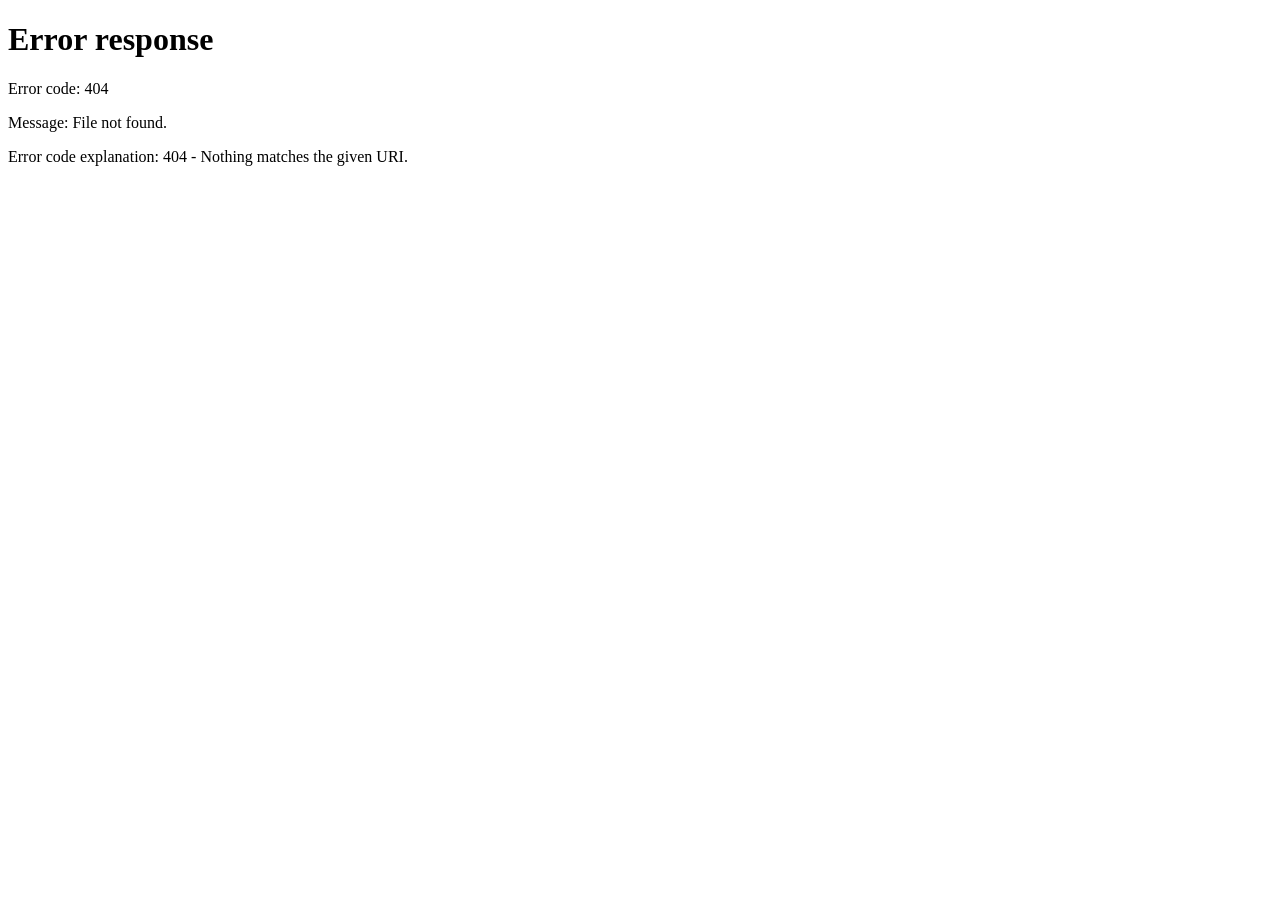
==== index.html @ 4c41178b "Add project entry and GitHub Pages setup" ====
<!doctype html>
<html lang="zh-CN">
<head>
  <meta charset="utf-8">
  <meta name="viewport" content="width=device-width, initial-scale=1">
  <meta http-equiv="refresh" content="0;url=./app-version-prototype/">
  <title>神马直播后台</title>
  <script>location.replace('./app-version-prototype/' + location.search + location.hash);</script>
</head>
<body><a href="./app-version-prototype/">进入神马直播后台原型</a></body>
</html>
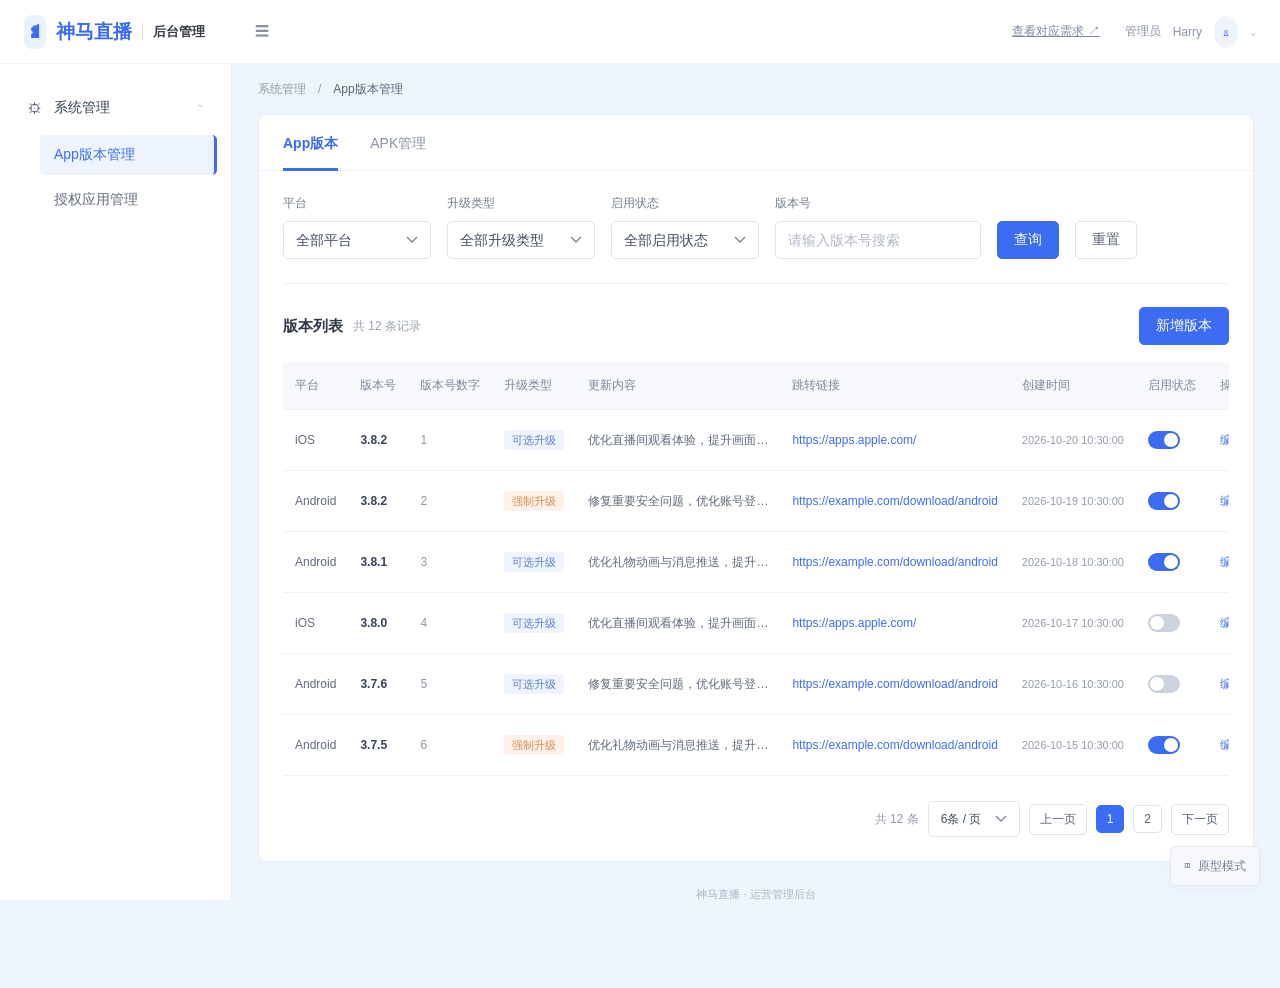
==== commit 1b324e3b: "Enable root short routes" ====
--- a/index.html
+++ b/index.html
@@ -1,11 +1,3 @@
-<!doctype html>
-<html lang="zh-CN">
-<head>
-  <meta charset="utf-8">
-  <meta name="viewport" content="width=device-width, initial-scale=1">
-  <meta http-equiv="refresh" content="0;url=./app-version-prototype/">
-  <title>神马直播后台</title>
-  <script>location.replace('./app-version-prototype/' + location.search + location.hash);</script>
-</head>
-<body><a href="./app-version-prototype/">进入神马直播后台原型</a></body>
-</html>
+<!doctype html><html lang="zh-CN"><head><script src="shared/routes.js"></script><meta charset="utf-8"><meta name="viewport" content="width=device-width, initial-scale=1"><title>App版本管理 · 神马直播后台</title><style>
+:root{--blue:#3d6cf4;--line:#edf0f5;--muted:#8c94a5}*{box-sizing:border-box}body{margin:0;font:14px -apple-system,BlinkMacSystemFont,"PingFang SC","Microsoft YaHei",sans-serif;color:#303749;background:#eff5fc}button,input,select,textarea{font:inherit}button{cursor:pointer;border:1px solid #dce2ec;background:white;color:#596277;border-radius:5px;padding:9px 16px}button:hover{border-color:var(--blue);color:var(--blue)}button.primary{background:var(--blue);color:white;border-color:var(--blue)}header{height:64px;background:white;border-bottom:1px solid var(--line);display:flex;align-items:center;padding:0 24px;gap:25px;position:fixed;inset:0 0 auto;z-index:2}.brand{width:206px;display:flex;align-items:center;gap:10px;font-size:19px;font-weight:700;color:var(--blue)}.brand small{font-size:13px;color:#363c49;border-left:1px solid #ddd;padding-left:10px}.mark{background:#eaf1ff;border-radius:8px;padding:6px}.pill{background:#f0f5ff;color:#5277c9;padding:7px 12px;border-radius:18px;font-size:12px}.account{margin-left:0;display:flex;gap:12px;align-items:center;color:#8993a4;font-size:12px;white-space:nowrap}.avatar{border-radius:50%;background:#edf3ff;color:var(--blue);padding:9px}aside{position:fixed;top:64px;bottom:0;width:232px;background:white;padding:22px 14px;overflow:auto;border-right:1px solid var(--line)}.navlabel{font-size:11px;color:#a7adbb;margin:0 14px 16px;letter-spacing:2px}.nav{padding:13px 14px;color:#626b7b;display:flex;gap:12px;align-items:center}.nav b{font-weight:500}.nav span:last-child{margin-left:auto;color:#abb2bf}.group{border-top:1px solid var(--line);margin-top:12px;padding-top:10px}.active{background:#edf3ff;border-radius:5px;color:var(--blue);margin:5px 0 12px 26px;padding:11px 14px;font-weight:500;border-right:3px solid var(--blue)}main{margin:64px 0 0 232px;padding:0 26px 28px}.breadcrumb{height:50px;display:flex;align-items:center;color:#9199a9;gap:12px;font-size:12px}.breadcrumb strong{color:#566176;font-weight:400}.pagetitle{display:flex;align-items:center;justify-content:space-between;margin:8px 0 24px}h1{font-size:24px;margin:0 0 9px;font-weight:600;letter-spacing:.3px}.subtitle{color:var(--muted);font-size:13px}.eyebrow{font-size:12px;color:#94a0b5;display:flex;align-items:center;gap:7px}.dot{width:6px;height:6px;background:#39b88b;border-radius:50%}.card{background:white;border:1px solid #e9eef6;border-radius:9px;box-shadow:0 3px 15px #5070a004;min-height:650px}.tabs{padding:0 24px;display:flex;gap:32px;border-bottom:1px solid var(--line)}.tab{border:0;border-radius:0;padding:20px 0 17px;background:transparent;color:#8b93a2;position:relative}.tab.selected{color:var(--blue);font-weight:600}.tab.selected:after{content:"";position:absolute;bottom:-1px;left:0;right:0;height:3px;background:var(--blue)}.count{background:#f0f2f7;border-radius:10px;padding:2px 7px;font-size:11px;margin-left:6px}.selected .count{background:#edf2ff}.section{padding:24px}.filters{display:flex;gap:16px;align-items:end;flex-wrap:wrap;padding-bottom:24px;border-bottom:1px solid var(--line)}.filter label{font-size:12px;display:block;color:#737e90;margin-bottom:9px}input,select,textarea{outline:none;border:1px solid #dfe4ed;border-radius:5px;background:white;color:#424d62;padding:10px 12px}input:focus,select:focus,textarea:focus{border-color:var(--blue);box-shadow:0 0 0 2px #3d6cf410}input::placeholder,textarea::placeholder{color:#b0b7c5}.filter select{width:148px}.filter input{width:206px}.toolbar{display:flex;align-items:center;justify-content:space-between;margin:23px 0 17px}.toolbar h2{font-size:15px;margin:0;display:flex;gap:10px;align-items:center}.toolbar h2 small{font-size:12px;color:#9aa3b3;font-weight:400}.tablewrap{overflow:auto}table{width:100%;border-collapse:collapse;white-space:nowrap;font-size:12px}th{background:#f6f8fc;color:#7d8799;font-weight:500;text-align:left;padding:15px 12px;border-bottom:1px solid var(--line)}td{padding:21px 12px;border-bottom:1px solid var(--line);color:#5f6a7e}tbody tr:hover{background:#fafcff}.version{font-weight:600;color:#37435b}.platform{display:inline-flex;gap:7px;align-items:center}.platform i{font-style:normal;background:#f0f2f6;padding:5px 7px;border-radius:6px;color:#626d81}.platform.android i{background:#eef8f1;color:#56a46f}.badge{padding:4px 8px;border-radius:4px;font-size:11px;background:#edf3ff;color:#5c7cce}.badge.force{background:#fff1e9;color:#d58c4c}.truncate{display:block;max-width:180px;overflow:hidden;text-overflow:ellipsis;cursor:pointer}.link,.textbtn{color:var(--blue);border:0;background:none;padding:0;text-decoration:none;font-size:12px}.actions{display:flex;gap:16px}.switch{width:32px;height:18px;background:#ccd3de;border:0;border-radius:12px;padding:2px;display:inline-flex;align-items:center;vertical-align:middle;margin-right:6px}.switch:after{content:"";width:14px;height:14px;background:white;border-radius:50%;box-shadow:0 1px 3px #0001}.switch.on{background:var(--blue);justify-content:flex-end}.status{font-size:11px;color:#969fad}.pagination{display:flex;align-items:center;justify-content:flex-end;gap:9px;margin-top:25px;color:#939cac;font-size:12px}.pagination button{padding:6px 10px}.pagination .current{background:var(--blue);color:white;border-color:var(--blue)}.hint{font-size:12px;color:#9ba5b5;margin-top:26px;display:flex;gap:7px}.footer{text-align:center;font-size:11px;color:#abb4c4;margin-top:25px}.overlay{position:fixed;inset:0;background:#17233b55;z-index:10;display:flex;justify-content:flex-end}.drawer{width:530px;background:white;height:100%;box-shadow:-10px 0 40px #18243b15;display:flex;flex-direction:column}.drawerhead{padding:24px 28px;border-bottom:1px solid var(--line);display:flex;justify-content:space-between;align-items:center}.drawerhead h2{font-size:19px;margin:0}.close{border:0;padding:0;font-size:13px;color:#a0a8b6}.drawerbody{padding:24px 28px;overflow:auto;flex:1}.field{margin-bottom:21px}.field label{display:block;font-size:13px;margin-bottom:9px}.required{color:#e56868;margin-right:4px}.field input,.field select,.field textarea{width:100%}.field textarea{height:115px;resize:vertical;line-height:1.7}.field small{display:block;color:#9aa4b3;font-size:11px;margin-top:7px}.field input:disabled{background:#f6f8fb;color:#929bad}.row{display:flex;gap:18px}.row .field{flex:1}.drawerfoot{border-top:1px solid var(--line);padding:18px 28px;display:flex;justify-content:flex-end;gap:12px}.error{font-size:12px;color:#e25c64;margin-top:7px}.invalid{border-color:#e25c64}.info{padding:12px 14px;background:#f2f6ff;color:#7184ac;font-size:12px;line-height:1.7;border-radius:5px;margin-bottom:23px}.drop{border:1px dashed #c8d5f1;border-radius:7px;text-align:center;padding:28px 15px;background:#fafcff;cursor:pointer;color:#7a89a4}.drop strong{display:block;margin:12px 0 7px;font-weight:400;color:#54627b}.drop em{color:var(--blue);font-style:normal}.uploadicon{font-size:30px;color:#8da7e1}.filebox{background:#f6f8fc;padding:13px;border-radius:5px;margin-top:12px;font-size:12px}.progress{height:4px;background:#e6ebf5;margin:10px 0;border-radius:4px;overflow:hidden}.progress div{height:100%;background:var(--blue);transition:width .2s}.detail dt{font-size:12px;color:#9aa3b2;margin-top:24px}.detail dd{margin:9px 0;line-height:1.8;white-space:pre-wrap;overflow-wrap:anywhere}.toast{position:fixed;top:24px;left:50%;transform:translateX(-50%);z-index:30;background:white;border:1px solid #dceee4;box-shadow:0 5px 25px #253c5420;padding:13px 24px;border-radius:6px;color:#41a879}.confirm{background:white;width:420px;border-radius:10px;padding:27px;box-shadow:0 15px 80px #0002}.confirm h3{margin-top:0}.confirm p{color:#8791a4;line-height:1.8;font-size:13px}.confirm .buttons{display:flex;justify-content:flex-end;gap:10px;margin-top:25px}.empty{text-align:center;padding:90px 0;color:#9ba6b7}.empty b{font-size:40px;display:block;color:#c9d5e8;margin-bottom:18px}.empty p{font-size:12px}.demo{display:flex;justify-content:space-between;align-items:center;margin-top:20px;font-size:11px;color:#a4adbb}.demo button{font-size:11px;padding:3px 7px;border:0;color:#9ba5b5}.uploadfail{color:#df6971}@media(max-width:1200px){aside{width:200px}main{margin-left:200px;padding:0 18px}.brand{width:174px}.filters{gap:12px}.filter select{width:125px}.eyebrow{display:none}}@media(max-width:800px){aside{display:none}main{margin-left:0}header .pill{display:none}.brand{width:auto}.drawer{width:100%}.subtitle{max-width:330px;line-height:1.6}}
+select{appearance:none;-webkit-appearance:none;padding-right:34px;background-image:url("data:image/svg+xml,%3Csvg xmlns='http://www.w3.org/2000/svg' width='12' height='8' viewBox='0 0 12 8'%3E%3Cpath d='m1 1 5 5 5-5' fill='none' stroke='%237c879a' stroke-width='1.4'/%3E%3C/svg%3E");background-repeat:no-repeat;background-position:right 12px center}.pagination select{padding-right:30px}.filter select{min-width:140px}</style><link rel="stylesheet" href="app-version-prototype/modes.css?v=09d2611b19"><link rel="stylesheet" href="shared/sidebar.css"></head><body data-requirements-renderer="full"><header><div class="brand"><span class="mark">♞</span>神马直播 <small>后台管理</small></div><span class="hamburger">☰</span><div class="account"><span>管理员</span><span>Harry</span><span class="avatar">♙</span><span class="account-chevron" aria-hidden="true">⌄</span></div></header><aside aria-label="主导航"><div class="nav nav-group">⚙ <b>系统管理</b><span>⌃</span></div><a class="nav nav-item active" href="#app" aria-current="page">App版本管理</a><a class="nav nav-item" href="#auth">授权应用管理</a></aside><main><div class="breadcrumb">系统管理 <span>/</span> <strong>App版本管理</strong></div><div class="card"><div class="tabs"><button class="tab" id="tab-app" onclick="setTab('app')">App版本</button><button class="tab" id="tab-apk" onclick="setTab('apk')">APK管理</button></div><div class="section"><div id="filters"></div><div class="toolbar"><h2 id="listtitle"></h2><button class="primary" id="add"></button></div><div class="tablewrap" id="table"></div><div id="pagination"></div></div></div><div class="footer">神马直播 · 运营管理后台</div></main><div id="modal"></div><div id="toast"></div><script src="app-version-prototype/app.js?v=df7ecfddd0"></script><script src="shared/requirements-entry.js?v=2cc26d68e9"></script><script src="app-version-prototype/requirements.js?v=9df0cf848d"></script><script src="app-version-prototype/modes.js?v=f516789bf0"></script></body></html>
--- a/app-version-prototype/modes.css
+++ b/app-version-prototype/modes.css
@@ -0,0 +1,4 @@
+[hidden]{display:none!important}body{padding-bottom:58px}.mode-switch{position:fixed;right:20px;bottom:14px;z-index:9;display:flex;gap:8px;align-items:center;font-size:12px;color:#737e90;background:#f6f8fc;border:1px solid #e1e6ef;box-shadow:0 2px 9px #24385808;padding:10px 13px;min-height:40px}.mode-switch .intent{display:none}.mode-switch:hover,.mode-switch:focus-visible{background:#edf3ff;color:#3d6cf4;border-color:#8ba7f8;outline:2px solid #3d6cf433;outline-offset:3px}.mode-switch:hover .intent,.mode-switch:focus-visible .intent{display:inline}.mode-switch:hover .current-mode,.mode-switch:focus-visible .current-mode{display:none}.doc-link{margin-left:auto;color:#7a89a4;font-size:12px}.docs-layout{display:grid;grid-template-columns:260px minmax(0,1fr);gap:22px;align-items:start}.docs-toc{position:sticky;top:84px;max-height:calc(100vh - 155px);overflow:auto;background:white;border:1px solid #e9eef6;border-radius:9px;padding:18px 12px}.docs-toc h2{font-size:14px;margin:0 10px 16px}.docs-toc summary{cursor:pointer;padding:9px 7px;color:#596277}.docs-toc details details{margin-left:10px}.docs-toc a{display:block;margin:3px 0;padding:10px 12px 10px 22px;text-decoration:none;color:#737e90;font-size:12px;line-height:1.5;border-radius:5px}.docs-toc a[aria-current]{background:#edf3ff;color:#3d6cf4;border-right:3px solid #3d6cf4}.doc-article{background:white;border:1px solid #e9eef6;border-radius:9px;padding:30px;line-height:1.85;min-width:0}.doc-article h1{font-size:23px}.doc-article h2{font-size:15px;margin:26px 0 8px}.doc-meta{color:#929bad;font-size:12px;margin-bottom:20px}.doc-article p,.doc-article li{color:#626d81}.doc-article ol,.doc-article ul{padding-left:22px}.doc-article table{white-space:normal}.doc-article td{padding:12px;vertical-align:top;line-height:1.7}.doc-article td:first-child{width:30%}.doc-actions{display:flex;gap:12px;flex-wrap:wrap;margin-top:28px;border-top:1px solid #edf0f5;padding-top:20px}.doc-intro{color:#8c94a5;font-size:12px;margin-bottom:18px}.mode-docs main{max-width:1600px}.mode-docs .breadcrumb{flex-wrap:wrap}.mode-docs .card{display:none}@media(hover:none){.mode-switch .intent{display:inline}.mode-switch .current-mode{display:none}}@media(max-width:1000px){.docs-layout{grid-template-columns:210px minmax(0,1fr)}.doc-article{padding:22px}}@media(max-width:800px){.docs-layout{grid-template-columns:1fr}.docs-toc{position:static;max-height:270px}.mode-switch{right:12px;bottom:12px}.doc-link{margin-left:0}.doc-article{padding:20px}.breadcrumb{height:auto;min-height:50px;padding:12px 0}.doc-article h1{font-size:20px}}
+
+header .doc-link{margin-left:auto;white-space:nowrap;flex-shrink:0}
+@media(min-width:801px){.mode-docs aside{visibility:hidden}.mode-docs .docs-layout{display:block}.mode-docs .docs-toc{position:fixed;z-index:1;top:64px;left:0;bottom:0;width:232px;max-height:none;border-radius:0;border:0;border-right:1px solid #edf0f5;padding:22px 14px}.mode-docs .doc-article{width:100%}}@media(min-width:801px) and (max-width:1200px){.mode-docs .docs-toc{width:200px}}
--- a/shared/sidebar.css
+++ b/shared/sidebar.css
@@ -0,0 +1 @@
+aside{position:fixed;top:64px;bottom:0;width:232px;background:#fff;padding:22px 14px;overflow:auto;border-right:1px solid #edf0f5}aside .nav{display:flex;align-items:center;gap:12px;color:#626b7b;text-decoration:none;padding:13px 14px}aside .nav-group{color:#34425a}aside .nav-group b{font-weight:500}aside .nav-group span{margin-left:auto;color:#abb2bf}aside .nav-item{display:block;margin:5px 0 5px 26px;padding:11px 14px;border-right:3px solid transparent;border-radius:5px;font-weight:500}aside .nav-item.active{background:#edf3ff;color:#3d6cf4;border-right-color:#3d6cf4}@media(max-width:1200px){aside{width:200px}}@media(max-width:800px){aside{display:none}}
